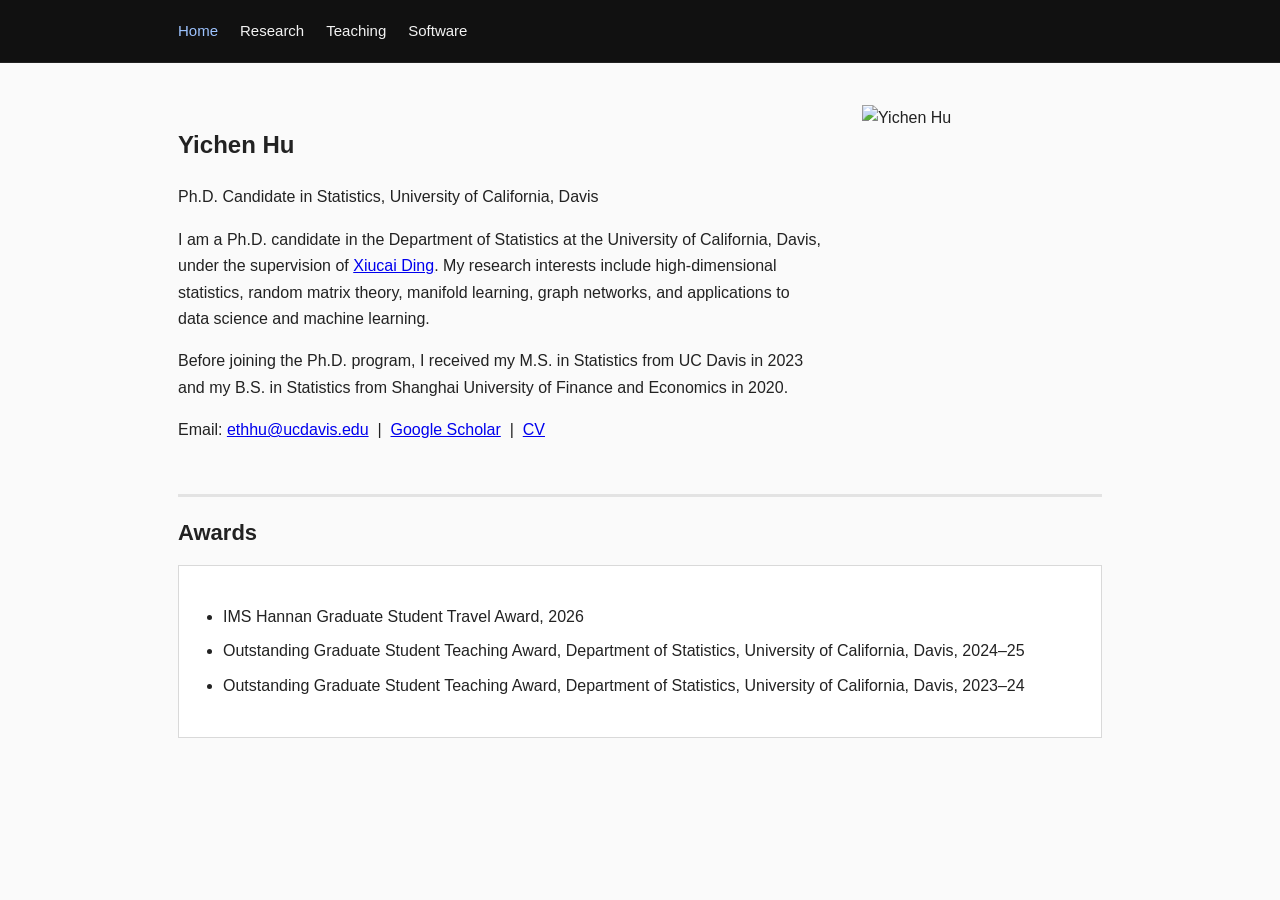
==== index.html @ eba84a9d "Update index.html" ====
<!DOCTYPE html>
<html lang="en">
<head>
  <meta charset="UTF-8">
  <meta name="viewport" content="width=device-width, initial-scale=1.0">
  <title>Yichen Hu</title>
  <link rel="stylesheet" href="styles.css">
  <style>
    .hero {
      display: flex;
      justify-content: space-between;
      align-items: flex-start;
      gap: 40px;
      flex-wrap: nowrap;
    }

    .hero-text {
      flex: 1;
      min-width: 0;
    }

    .hero-photo {
      flex-shrink: 0;
    }

    .hero-photo img {
      width: 240px;
      height: auto;
      display: block;
    }

    @media (max-width: 768px) {
      .hero {
        flex-direction: column-reverse;
        gap: 20px;
      }

      .hero-photo img {
        width: 200px;
      }
    }
  </style>
</head>
<body>
  <header class="topbar">
    <nav class="nav">
      <a class="active" href="index.html">Home</a>
      <a href="research.html">Research</a>
      <a href="teaching.html">Teaching</a>
      <a href="software.html">Software</a>
    </nav>
  </header>

  <main class="site-wrap">
    <section class="hero">
      <div class="hero-text">
        <h1>Yichen Hu</h1>
        <p class="subtitle">
          Ph.D. Candidate in Statistics, University of California, Davis
        </p>
        <p>
          I am a Ph.D. candidate in the Department of Statistics at the
          University of California, Davis, under the supervision of
          <a href="https://xcding1212.github.io/" target="_blank">Xiucai Ding</a>.
          My research interests include high-dimensional statistics, random
          matrix theory, manifold learning, graph networks, and applications
          to data science and machine learning.
        </p>
        <p>
          Before joining the Ph.D. program, I received my M.S. in Statistics
          from UC Davis in 2023 and my B.S. in Statistics from Shanghai
          University of Finance and Economics in 2020.
        </p>
        <p>
          Email:
          <a href="mailto:ethhu@ucdavis.edu">ethhu@ucdavis.edu</a>
          &nbsp;|&nbsp;
          <a href="https://scholar.google.com/citations?user=heWVXBQAAAAJ&hl=en" target="_blank">Google Scholar</a>
          &nbsp;|&nbsp;
          <a href="CV.pdf" target="_blank">CV</a>
        </p>
      </div>

      <div class="hero-photo">
        <img src="profile.jpg" alt="Yichen Hu">
      </div>
    </section>

    <section class="section">
      <h2>Awards</h2>
      <div class="paper card">
        <ul>
          <li>IMS Hannan Graduate Student Travel Award, 2026</li>
          <li>Outstanding Graduate Student Teaching Award, Department of Statistics, University of California, Davis, 2024–25</li>
          <li>Outstanding Graduate Student Teaching Award, Department of Statistics, University of California, Davis, 2023–24</li>
        </ul>
      </div>
    </section>
  </main>
</body>
</html>
---- styles.css ----
:root {
  --text: #222;
  --muted: #666;
  --line: #d9d9d9;
  --bg: #fafafa;
  --card: #ffffff;
  --accent: #123b6d;
}

* {
  box-sizing: border-box;
}

html {
  scroll-behavior: smooth;
}

body {
  margin: 0;
  font-family: Arial, Helvetica, sans-serif;
  color: var(--text);
  background: var(--bg);
  line-height: 1.65;
}

.site-wrap {
  max-width: 980px;
  margin: 0 auto;
  padding: 0 28px 48px;
}

.topbar {
  background: #111;
  border-bottom: 1px solid #222;
}

.nav {
  max-width: 980px;
  margin: 0 auto;
  padding: 0 28px;
  display: flex;
  gap: 22px;
  align-items: center;
  min-height: 62px;
}

.nav a {
  color: #f3f3f3;
  text-decoration: none;
  font-size: 15px;
}

.nav a:hover,
.nav a.active {
  color: #9dc3ff;
}

.hero {
  display: grid;
  grid-template-columns: 240px 1fr;
  gap: 36px;
  padding-top: 42px;
  align-items: start;
}

.profile-img {
  width: 100%;
  max-width: 240px;
  height: auto;
  display: block;
  border: 1px solid var(--line);
}

.sidebar {
  font-size: 15px;
}

.sidebar .email {
  font-weight: 700;
  margin-top: 18px;
}

.sidebar .small {
  color: var(--muted);
}

.main-title {
  font-size: 28px;
  margin: 22px 0 8px;
}

.intro p {
  margin: 0 0 14px;
  text-align: justify;
}

.section {
  margin-top: 34px;
  padding-top: 18px;
  border-top: 3px solid #e3e3e3;
}

.section h2 {
  margin: 0 0 14px;
  font-size: 22px;
}

ul {
  padding-left: 22px;
}

li {
  margin: 8px 0;
}

.paper {
  margin-bottom: 24px;
}

.paper-title {
  font-weight: 700;
  font-size: 18px;
  margin-bottom: 6px;
}

.paper-meta {
  color: var(--muted);
  margin-bottom: 8px;
}

.card {
  background: var(--card);
  border: 1px solid var(--line);
  padding: 22px;
}

.placeholder {
  color: var(--muted);
  font-style: italic;
}

.footer {
  margin-top: 40px;
  color: var(--muted);
  font-size: 14px;
}

@media (max-width: 760px) {
  .hero {
    grid-template-columns: 1fr;
    gap: 22px;
  }

  .profile-img {
    max-width: 220px;
  }

  .nav {
    gap: 16px;
    flex-wrap: wrap;
    padding-top: 10px;
    padding-bottom: 10px;
  }
}

.cv-link {
  display: inline-block;
  padding: 8px 14px;
  border: 1px solid #333;
  border-radius: 6px;
  text-decoration: none;
  color: #111;
  background: #fff;
}

.cv-link:hover {
  background: #f5f5f5;
}
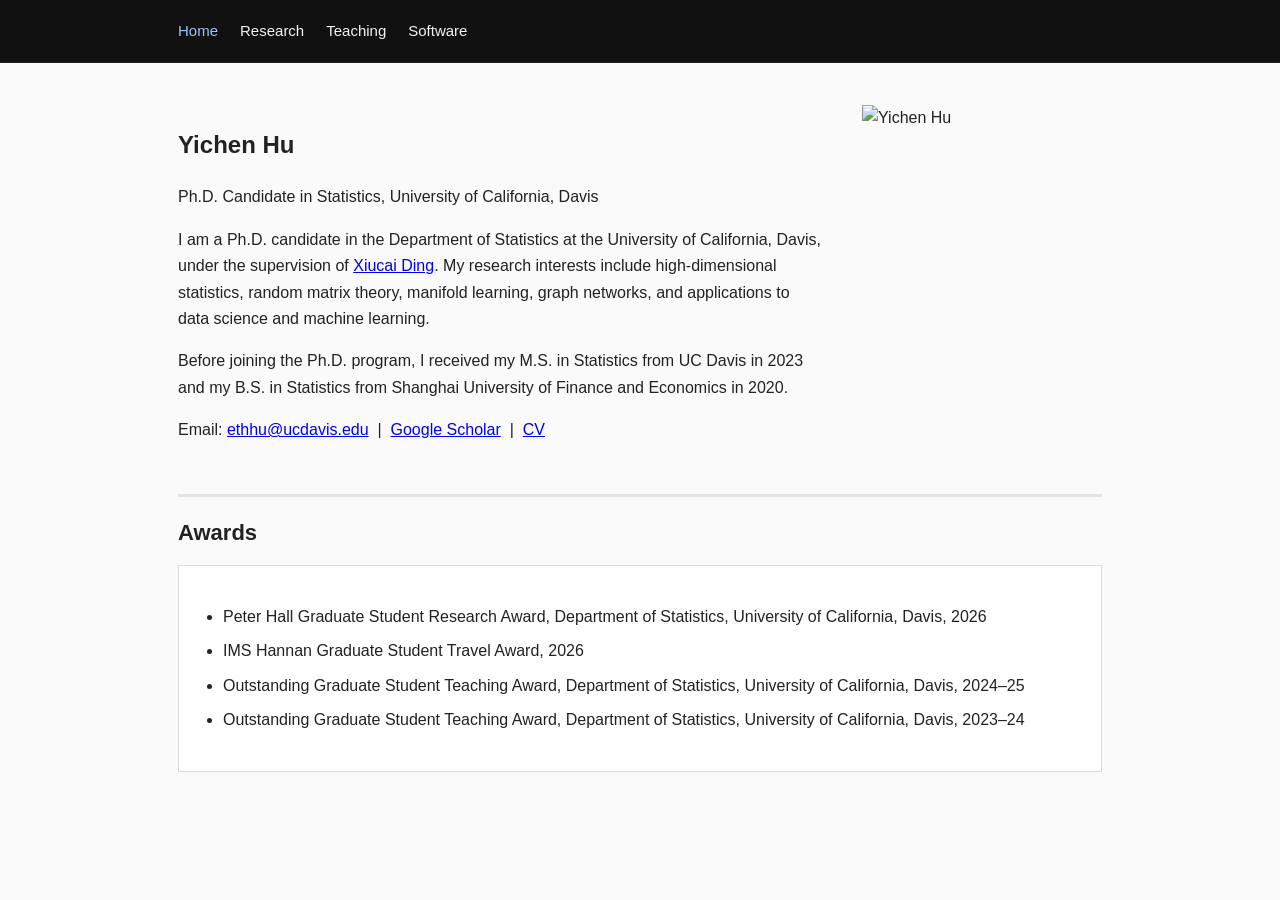
==== commit f8db0d2b: "Add Peter Hall Graduate Student Research Award" ====
--- a/index.html
+++ b/index.html
@@ -90,6 +90,7 @@
       <h2>Awards</h2>
       <div class="paper card">
         <ul>
+          <li>Peter Hall Graduate Student Research Award, Department of Statistics, University of California, Davis, 2026</li>
           <li>IMS Hannan Graduate Student Travel Award, 2026</li>
           <li>Outstanding Graduate Student Teaching Award, Department of Statistics, University of California, Davis, 2024–25</li>
           <li>Outstanding Graduate Student Teaching Award, Department of Statistics, University of California, Davis, 2023–24</li>
--- a/styles.css
+++ b/styles.css
@@ -176,3 +176,10 @@
 .cv-link:hover {
   background: #f5f5f5;
 }
+
+.paper-note {
+  margin-top: 8px;
+  color: var(--muted);
+  font-size: 14px;
+  font-style: italic;
+}
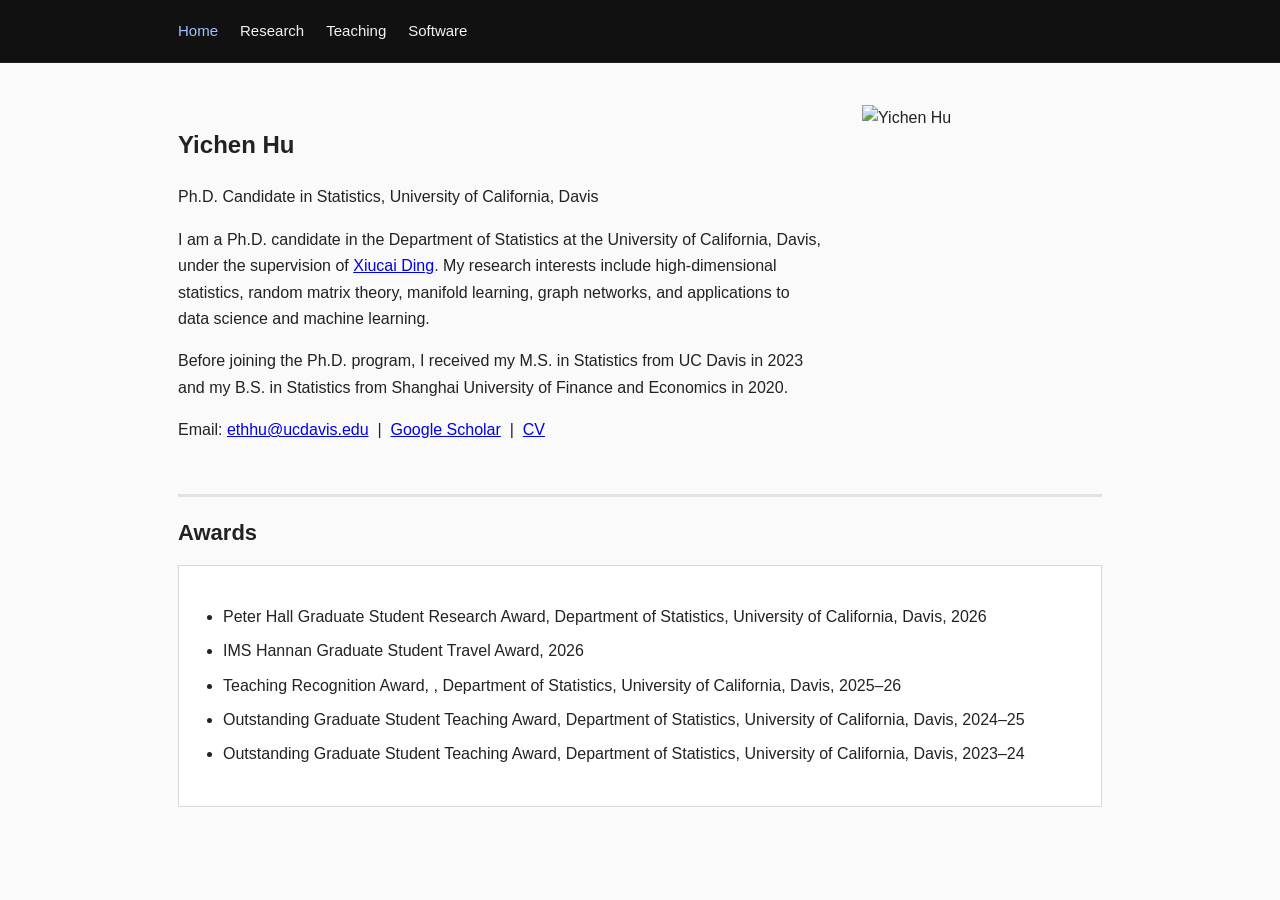
==== commit 58eca863: "Fix typo in Teaching Recognition Award entry" ====
--- a/index.html
+++ b/index.html
@@ -92,6 +92,7 @@
         <ul>
           <li>Peter Hall Graduate Student Research Award, Department of Statistics, University of California, Davis, 2026</li>
           <li>IMS Hannan Graduate Student Travel Award, 2026</li>
+          <li>Teaching Recognition Award, , Department of Statistics, University of California, Davis, 2025–26</li>
           <li>Outstanding Graduate Student Teaching Award, Department of Statistics, University of California, Davis, 2024–25</li>
           <li>Outstanding Graduate Student Teaching Award, Department of Statistics, University of California, Davis, 2023–24</li>
         </ul>
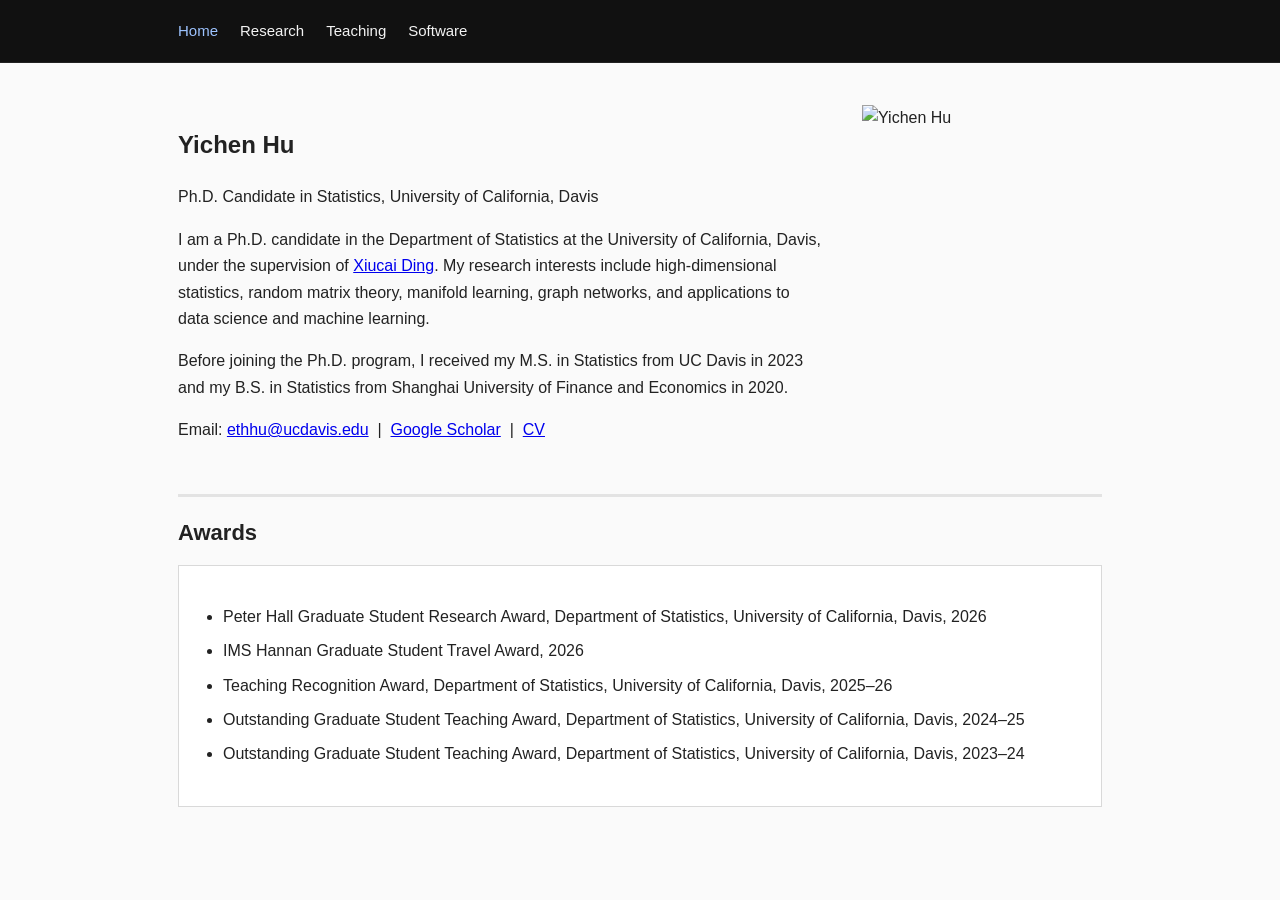
==== commit 43ece669: "Fix typo in Teaching Recognition Award entry" ====
--- a/index.html
+++ b/index.html
@@ -92,7 +92,7 @@
         <ul>
           <li>Peter Hall Graduate Student Research Award, Department of Statistics, University of California, Davis, 2026</li>
           <li>IMS Hannan Graduate Student Travel Award, 2026</li>
-          <li>Teaching Recognition Award, , Department of Statistics, University of California, Davis, 2025–26</li>
+          <li>Teaching Recognition Award, Department of Statistics, University of California, Davis, 2025–26</li>
           <li>Outstanding Graduate Student Teaching Award, Department of Statistics, University of California, Davis, 2024–25</li>
           <li>Outstanding Graduate Student Teaching Award, Department of Statistics, University of California, Davis, 2023–24</li>
         </ul>
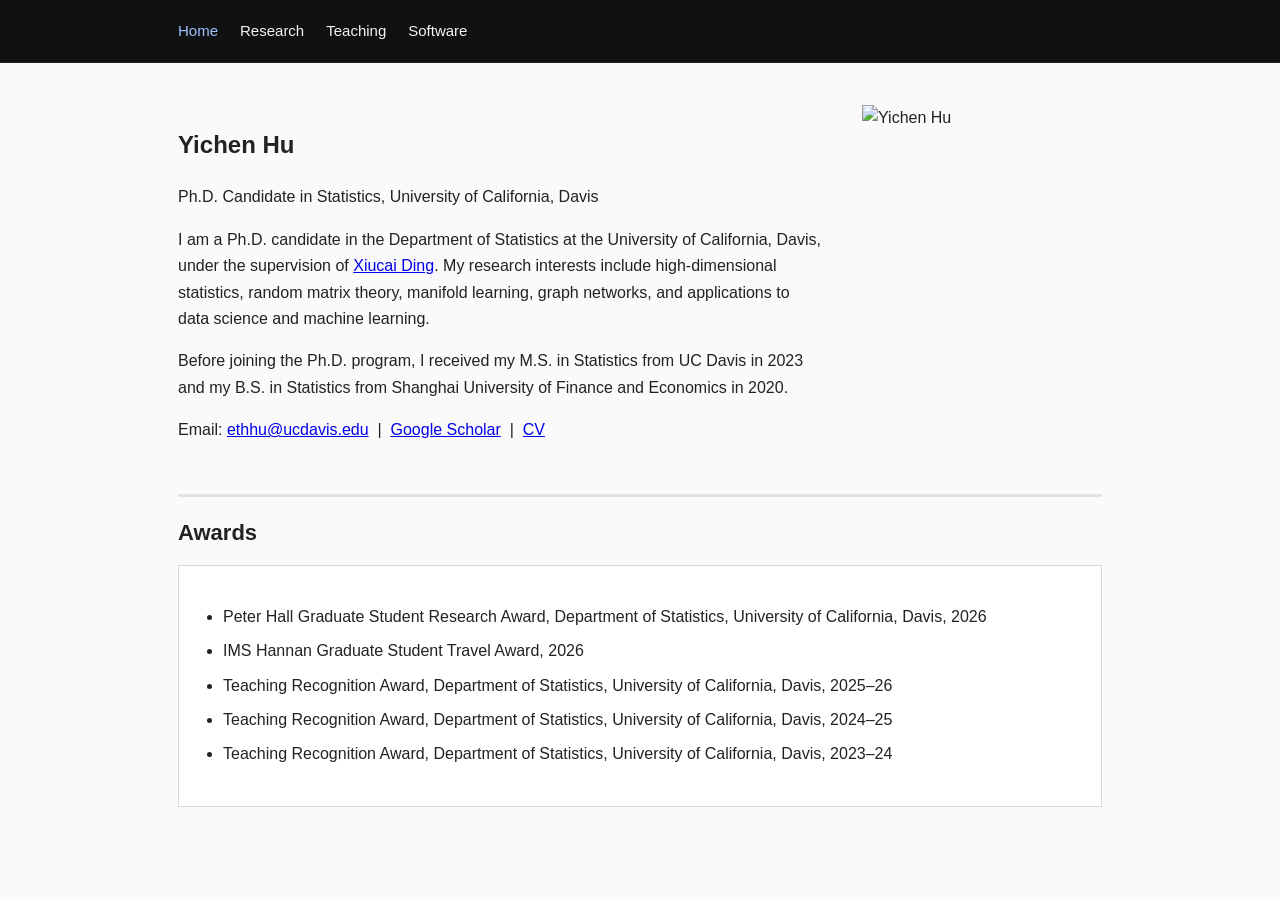
==== commit c4e91ea9: "Update teaching awards in index.html" ====
--- a/index.html
+++ b/index.html
@@ -93,8 +93,8 @@
           <li>Peter Hall Graduate Student Research Award, Department of Statistics, University of California, Davis, 2026</li>
           <li>IMS Hannan Graduate Student Travel Award, 2026</li>
           <li>Teaching Recognition Award, Department of Statistics, University of California, Davis, 2025–26</li>
-          <li>Outstanding Graduate Student Teaching Award, Department of Statistics, University of California, Davis, 2024–25</li>
-          <li>Outstanding Graduate Student Teaching Award, Department of Statistics, University of California, Davis, 2023–24</li>
+          <li>Teaching Recognition Award, Department of Statistics, University of California, Davis, 2024–25</li>
+          <li>Teaching Recognition Award, Department of Statistics, University of California, Davis, 2023–24</li>
         </ul>
       </div>
     </section>
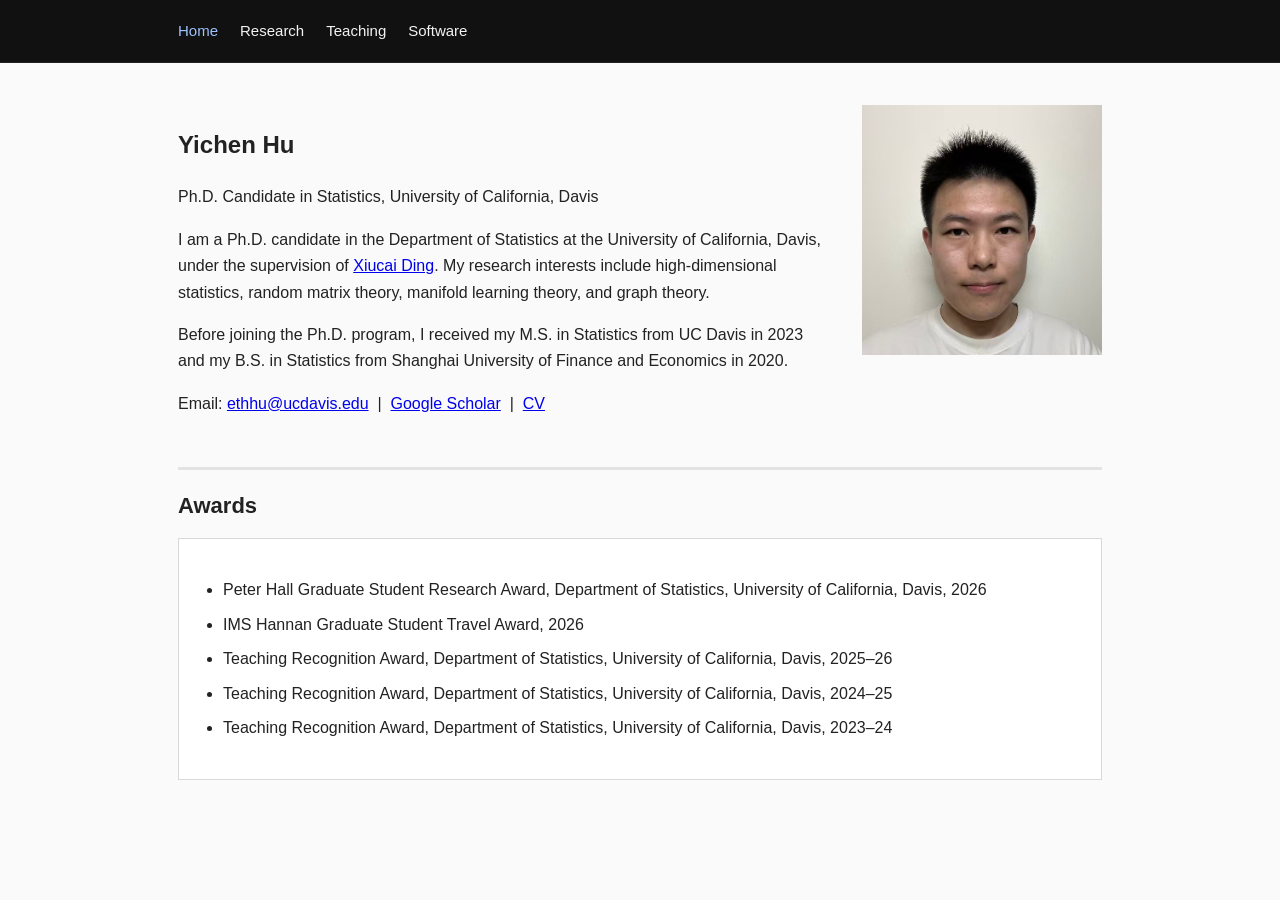
==== commit 4b03e548: "Refine research interests in index.html Updated research interests to be more concise." ====
--- a/index.html
+++ b/index.html
@@ -63,8 +63,7 @@
           University of California, Davis, under the supervision of
           <a href="https://xcding1212.github.io/" target="_blank">Xiucai Ding</a>.
           My research interests include high-dimensional statistics, random
-          matrix theory, manifold learning, graph networks, and applications
-          to data science and machine learning.
+          matrix theory, manifold learning theory, and graph theory.
         </p>
         <p>
           Before joining the Ph.D. program, I received my M.S. in Statistics
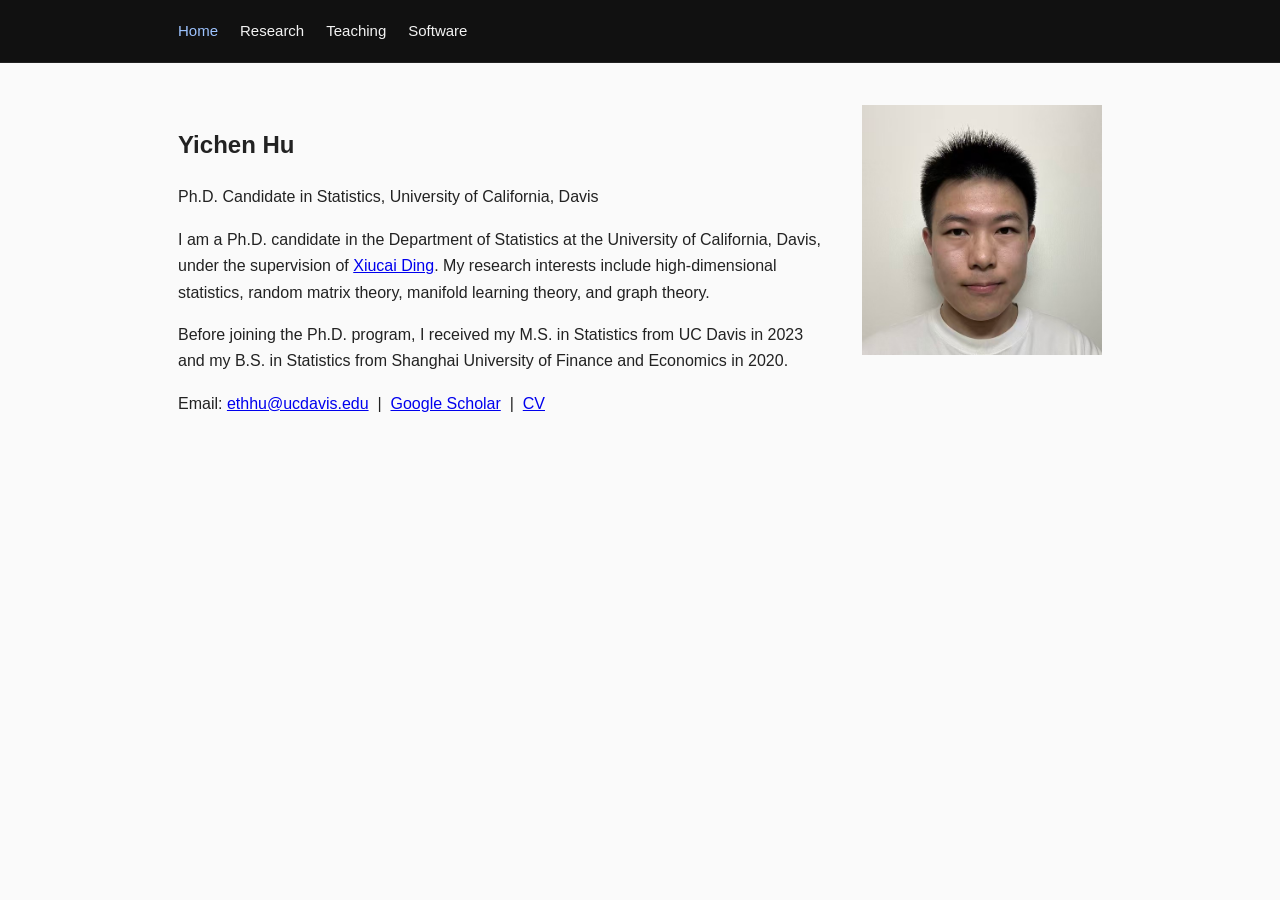
==== commit 9d39d84a: "Remove awards section from index.html Removed the awards section from the index.html file." ====
--- a/index.html
+++ b/index.html
@@ -84,19 +84,6 @@
         <img src="profile.jpg" alt="Yichen Hu">
       </div>
     </section>
-
-    <section class="section">
-      <h2>Awards</h2>
-      <div class="paper card">
-        <ul>
-          <li>Peter Hall Graduate Student Research Award, Department of Statistics, University of California, Davis, 2026</li>
-          <li>IMS Hannan Graduate Student Travel Award, 2026</li>
-          <li>Teaching Recognition Award, Department of Statistics, University of California, Davis, 2025–26</li>
-          <li>Teaching Recognition Award, Department of Statistics, University of California, Davis, 2024–25</li>
-          <li>Teaching Recognition Award, Department of Statistics, University of California, Davis, 2023–24</li>
-        </ul>
-      </div>
-    </section>
   </main>
 </body>
 </html>
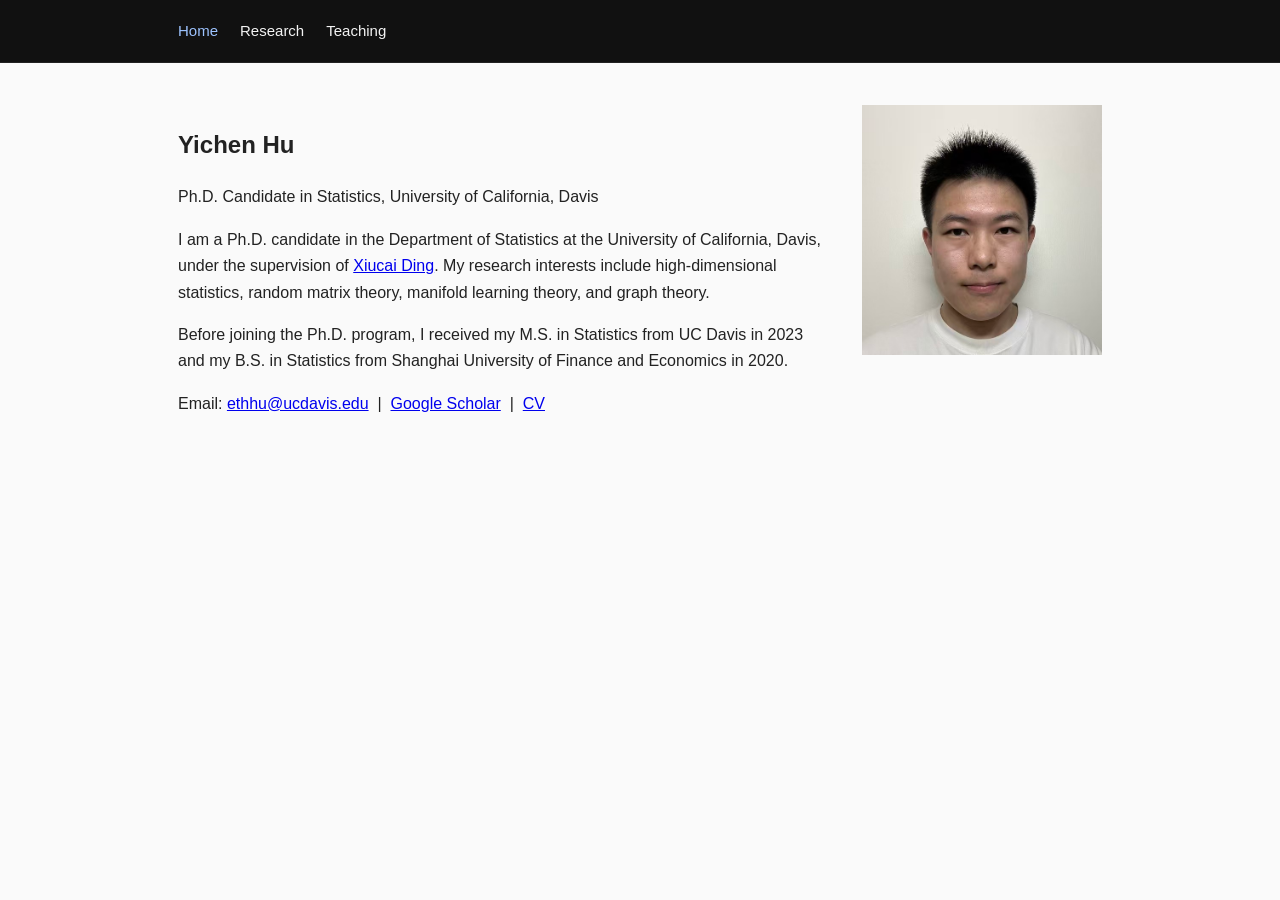
==== commit 6bdddffa: "Remove Software link from navigation" ====
--- a/index.html
+++ b/index.html
@@ -47,7 +47,6 @@
       <a class="active" href="index.html">Home</a>
       <a href="research.html">Research</a>
       <a href="teaching.html">Teaching</a>
-      <a href="software.html">Software</a>
     </nav>
   </header>
 
